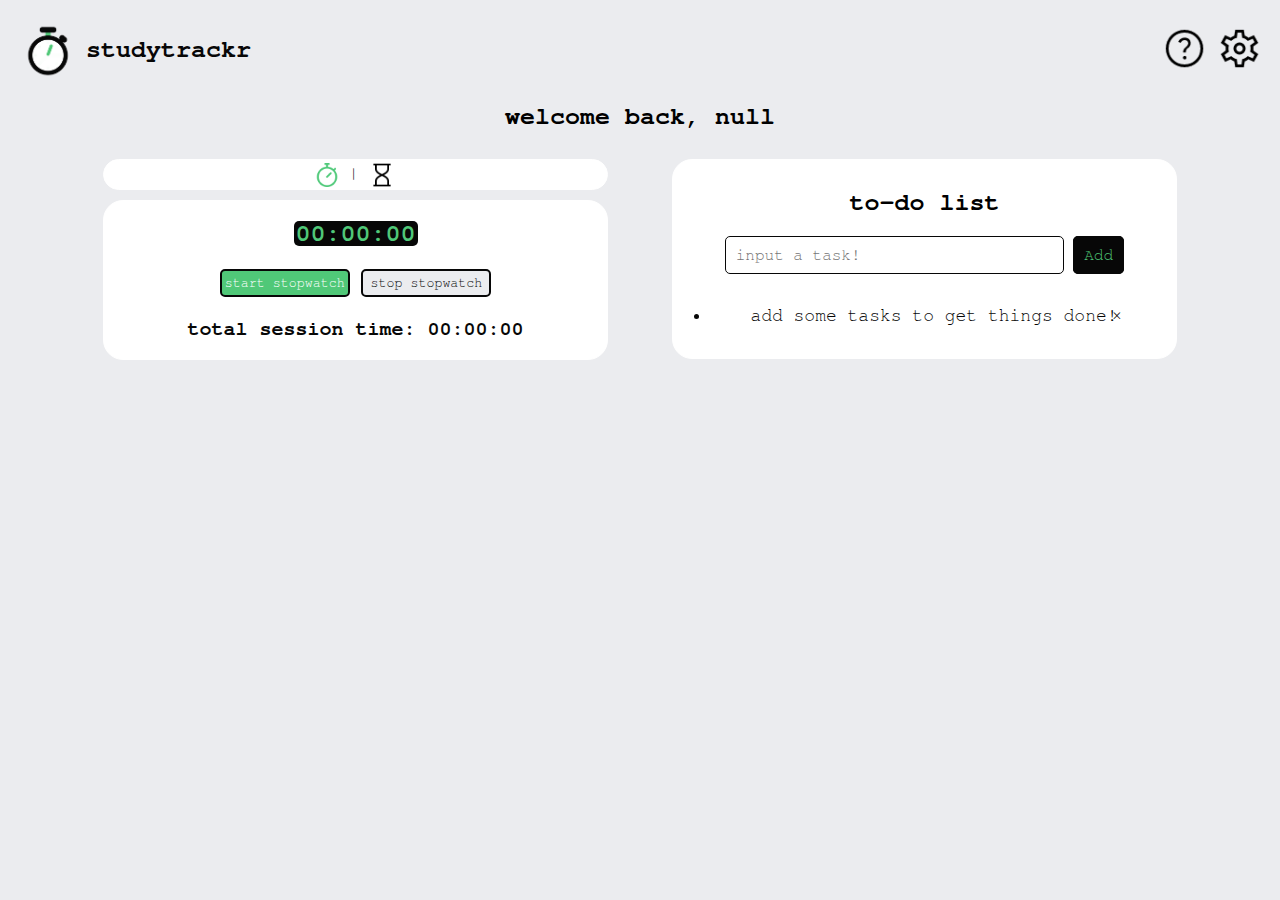
==== index.html @ 2e36bca6 "a" ====
<!DOCTYPE HTML>
<html>
<!--website information and stuff-->
<head>
  <title>StudyTrackr | Track time and boost productivity!</title>
  <link rel="stylesheet" href="styles.css">
  <link rel="icon" href="res/stfavicon.png">
</head>

<!--logo, title, header-->
<div style="
  padding: 0px 0px 0px 0px;
  margin:auto;
  width: 100%;
  color: #070707;
  "class="wrapper">
<h2>
  <a class="imagelink" onclick="location.reload()">
    <img src="res/stlogo.png" width="78" height="62" style="
    vertical-align: middle;
    padding-left: 10px;
    padding-right: 8px;
    padding-bottom: 2px;
    cursor: pointer;
    "><span style = "cursor: pointer; color: #070707;">studytrackr</span>
  </a>
  <img id="settingsimagelink" src="res/settingsicon.png" width="55" height="50" style="
  cursor: pointer;
  float: right;
  vertical-align: text-bottom;
  padding-top: 5px;
  padding-right: 10px;">
  <img id="helpbtn" src="res/helpicon.png" width="55" height="50" style="
  cursor: pointer;
  float: right;
  vertical-align: text-bottom;
  padding-top: 5px;
  padding-right: 10px;">
</h2>
</div>

<!--Help Modal-->
<div id="helpModal" class="modal">
  <!--content-->
  <div class="modal-content">
    <span><h2>studytrackr - help</h2></span>
    <span><img src="res/stopwatchbuttonclicked.png" width="16" height="17" style="vertical-align: text-bottom; padding-bottom: 1px"> The <b>stopwatch mode</b>, denoted by this button, allows you to measure how long something takes, keeping you productive by making sure you aren't spending too long to complete tasks.</span>
    <br><br>
    <span><img src="res/timerbuttonclicked.png" width="16" height="17" style="vertical-align: text-bottom; padding-bottom: 1px;"> The <b>timer mode</b>, denoted by this button, allows you to set a specific amount of minutes to give you a guideline of how long you want a certain task to take.</span>
    <br>
    <p>In both modes, your time saves in the "total session time" counter. While the counter will reset after you've left the browser, your statistics will save over time and are viewable in the statistics page denoted by this logo.</p>
    <p style="color: #888;">Click outside to exit this window</p>
  </div>
</div>
<!--Settings Modal-->
<div id="settingsModal" class="modal">
  <div class="modal-content">
    <h2>studytrackr - settings</h2>
    <strong id="usernamedisplayer">Username:</strong><br>
    <span><input type="text" class="settingsinput" id="username" placeholder="enter your name here!" style="margin-top: 10px;">  <button class="settingsbutton" id="updateusername">Update</button></span>
    <p style="color: #888;">Click outside to exit this window</p>
  </div>
</div>


<h2 id="welcomemessage" style="text-align: center; margin-bottom: 30px;">welcome back, </h2>

<div id="BIGGESTDIV">
<div id="BIGDIV1" style="float: left; width: 50%;">
<div id="subdivtimer" style="width: 100%; margin: auto; margin-left: 5%;">
<!--mode switching buttons-->
<div class="modeswitch" style="cursor: default;">
  <a class="imagelinks" onclick="openTab(event, 'sw')">
    <img id="stopwatchimagelink" src="res/stopwatchbuttonclicked.png" width="24" height="26" style="
    cursor: pointer;
    padding-top: 2px;
    vertical-align: middle;">
  </a>
  <span>|</span>
  <a class="imagelinks" onclick="openTab(event,'tmr')">
    <img id="timerimagelink" src="res/timerbutton.png" width="28" height="29" style="
    cursor: pointer;
    padding-top: 1px;
    vertical-align: middle;">
  </a>
</div>

<!--body header-->
<div id="stopwatchbody">
<!--stopwatch body (tab)-->
<div id = "sw" class="tabcontent">
  <div class="clockui">
    <h2><span class="clock" id="hours">00</span>:<span class="clock" id = "minutes">00</span>:<span class="clock" id="seconds">00</span></h2>
  </div>
  <div id="stopwatch buttons">
    <button class="buttonstylep" id="button-start">start stopwatch</button>
    <button class="buttonstyle1" id="button-done">stop stopwatch</button>
    <button class="buttonstyle1" id="button-reset">save and reset</button>
    <br>
  </div>
</div>
<!--timer body (tab)-->
<div id = "tmr" class="tabcontent">
  <div class="clockui">
    <h2 class="clock"><span class="clock" id="nminutes">00</span>:<span class="clock" id="nseconds">00</span></h2>
  </div>
  <div id="timerbuttons">
    <button class="buttonstyle1" id="timer-button-start">start timer</button>
    <button class="buttonstyle1" id="timer-button-stop">stop timer</button>
    <button class="buttonstyle1" id="timer-button-reset">save and reset</button>
    <button class="buttonstyle1" id="timer-button-set">set timer</button>
  </div>
</div>
<!--total (do not tab this)-->
  <h3>total session time: <span id="totalhours">00</span>:<span id="totalminutes">00</span>:<span id="totalseconds">00</span></h3>
</div>
</div>
</div>

<div id="BIGDIV2" style="width: 50%; float: right;">
<!--todolist header-->
<div id="tododiv" style="width: 80%; margin: auto; margin-right: 15%;">
<div id="myDIV" class="header">
  <h2>to-do list</h2>
  <input type="text" id="myInput" placeholder="input a task!">
  <span onclick="newElement()" class="addBtn">Add</span>
</div>
<!--todolist list-->
<ul style="width: 100%;" id="myUL">
  <li>add some tasks to get things done!</li>
</ul>
</div>
</div>
</div>

<!-- JAVASCRIPT INCOMING -->
<script src="scripts/stopwatch.js"></script>
<script src="scripts/todo.js"></script>
<script src="scripts/pages.js"></script>
<script src="scripts/help.js"></script>
<script src="scripts/settings.js"></script>
<script src="scripts/profile.js"></script>
</html>
---- styles.css ----
body {background-color: #ebecef; font-family: "Freemono", monospace;}
    h1 {font-size: 40px}
    h2 {font-size: 25px}
    h3 {font-size: 20px}
    
/* Include the padding and border in an element's total width and height */
* {
  box-sizing: border-box;
}
#tmr {
  display: none;
}
.modeswitch {
  width: 80%;
  background-color: white;
  color: #070707;
  border: solid 1px white;
  text-align: center;
  margin: auto;
  margin-bottom: 10px;
  -moz-border-radius: 20px;
  -webkit-border-radius: 20px;
  border-radius: 20px; 
  -khtml-border-radius: 20px;
}
.modeswitch button{
  background-color: inherit;
}
.modeswitch button.active{
  background-color: #ccc;
}

#stopwatchbody {
  width: 80%;
  background-color: white;
  color: #070707;
  border: solid 1px white;
  text-align: center;
  margin: auto;
  -moz-border-radius: 20px;
  -webkit-border-radius: 20px;
  border-radius: 20px; 
  -khtml-border-radius: 20px;
}

.clockui {
  background-color: #070707; 
  color: #50C878; 
  width: 124px; 
  margin: auto; 
  border-radius: 5px;
}

.clock {
    color: #50C878;
}

#button-reset {
    display: none;
}

#timer-button-start {
    display: none;
}
#timer-button-reset {
    display: none;
}
#timer-button-stop {
    display: none;
}

#tododiv {
  background-color: white;
  border: solid 1px white;
  -moz-border-radius: 20px;
  -webkit-border-radius: 20px;
  border-radius: 20px; 
  -khtml-border-radius: 20px;
  padding-bottom: 21px;
}

/* Remove margins and padding from the list */
ul {
  margin: 0;
  padding: 0;
}

/* Style the list items */
ul li {
  cursor: pointer;
  position: relative;
  padding: 12px 8px 12px 40px;
  font-size: 18px;
  transition: 0.2s;
  width: 85%;
  margin: auto;
  color: #070707;

  /* make the list items unselectable */
  -webkit-user-select: none;
  -moz-user-select: none;
  -ms-user-select: none;
  user-select: none;
}

/* Darker background-color on hover */
ul li:hover {
  background: #cccdcf;
  color: #070707;
}

/* When clicked on, add a background color and strike out text */
ul li.checked {
  background: #50C878;
  color: #fff;
  text-decoration: line-through;
}

/* Add a "checked" mark when clicked on */
ul li.checked::before {
  content: '';
  position: absolute;
  border-color: #fff;
  border-style: solid;
  border-width: 0 2px 2px 0;
  top: 10px;
  left: 16px;
  transform: rotate(45deg);
  height: 15px;
  width: 7px;
}

/* Style the close button */
.close {
  position: absolute;
  right: 0;
  top: 0;
  padding: 12px 16px 12px 16px;
}

.close:hover {
  background-color: #f44336;
  color: white;
}

/* Style the header */
.header {
  padding: 10px 40px;
  padding-bottom: 21px;
  color: 070707;
  text-align: center;
  margin: auto;
}

/* Clear floats after the header */
.header:after {
  content: "";
  display: table;
  clear: both;
}

/* Style the input */
input {
  font-family: FreeMono, monospace;
  margin: 0;
  border: solid 1px #070707;
  border-radius: 5px;
  width: 80%;
  padding: 10px;
  float: center;
  font-size: 16px;
}

/* Style the "Add" button */
.addBtn {
  padding: 10px;
  width: 15%;
  background: #070707;
  color: #50C878;
  float: center;
  text-align: center;
  font-size: 16px;
  cursor: pointer;
  transition: 0.3s;
  border: solid 1px #070707;
  border-radius: 5px;
}

.addBtn:hover {
  background-color: #50C878;
  border: solid 1px #50C878;
  color: #fff;
  border: solid 1px #50c878;
}

.buttonstylep {
font-family: FreeMono, monospace;
-moz-border-radius: 5px;
-webkit-border-radius: 5px;
border-radius: 5px; 
-khtml-border-radius: 5px; 
background:#50C878;
color: white;
border: solid 2px #070707;
text-decoration:none;
text-align: center;
cursor:pointer;
padding:5px 0px;
width:130px;
margin: 2px 1px 2px 1px;
 outline: none;
}
.buttonstylep:hover{
	-webkit-transition: all 0.2s ease-in-out;
  -moz-transition: all 0.2s ease-in-out;
  transition: all 0.2s ease-in-out;
	background:#28a050;
	border: solid 2px #070707;
	color:white;
}

.buttonstyle1 {
font-family: FreeMono, monospace;
-moz-border-radius: 5px;
-webkit-border-radius: 5px;
border-radius: 5px; 
-khtml-border-radius: 5px; 
background:#ebecef;
color: #070707;
border: solid 2px #070707;
text-decoration:none;
text-align: center;
cursor:pointer;
padding:5px 0px;
width:130px;
margin: 2px 1px 2px 1px;
 outline: none;
}
.buttonstyle1:hover{
	-webkit-transition: all 0.2s ease-in-out;
      -moz-transition: all 0.2s ease-in-out;
      transition: all 0.2s ease-in-out;
	background:#cccdcf;
	border: solid 2px #070707;
	color:#070707;
}


.imagelink{
  text-decoration: none;
}

.tabcontent {
  animation: fadeEffect 1s;
}
@keyframes fadeEffect {
  from {
    opacity: 0;
  }
  to {
    opacity: 1;
  }
}
/*modal background*/
.modal {
  display: none;
  position: fixed;
  z-index: 1;
  left: 0;
  top: 0;
  width: 100%; 
  height: 100%;
  overflow: auto; 
  background-color: rgb(0,0,0); 
  background-color: rgba(0,0,0,0.4);
  animation: fadeEffect 0.3s;
}

/*modal content*/
.modal-content {
  background-color: #fff;
  margin: 10% auto; /* 15% from the top and centered */
  padding: 20px;
  border: 1px solid #888;
  width: 45%;
  border-radius: 15px;
}

.settingsbutton {
  font-family: FreeMono, monospace;
  -moz-border-radius: 5px;
  -webkit-border-radius: 5px;
  border-radius: 5px; 
  -khtml-border-radius: 5px; 
  background:#ebecef;
  color: #070707;
  border: solid 2px #070707;
  text-decoration:none;
  text-align: center;
  cursor:pointer;
  padding:5px 0px;
  width:80px;
  margin: 2px 1px 2px 1px;
   outline: none;
} .settingsbutton:hover{
  -webkit-transition: all 0.2s ease-in-out;
        -moz-transition: all 0.2s ease-in-out;
        transition: all 0.2s ease-in-out;
    background:#cccdcf;
    border: solid 2px #070707;
    color:#070707;
}
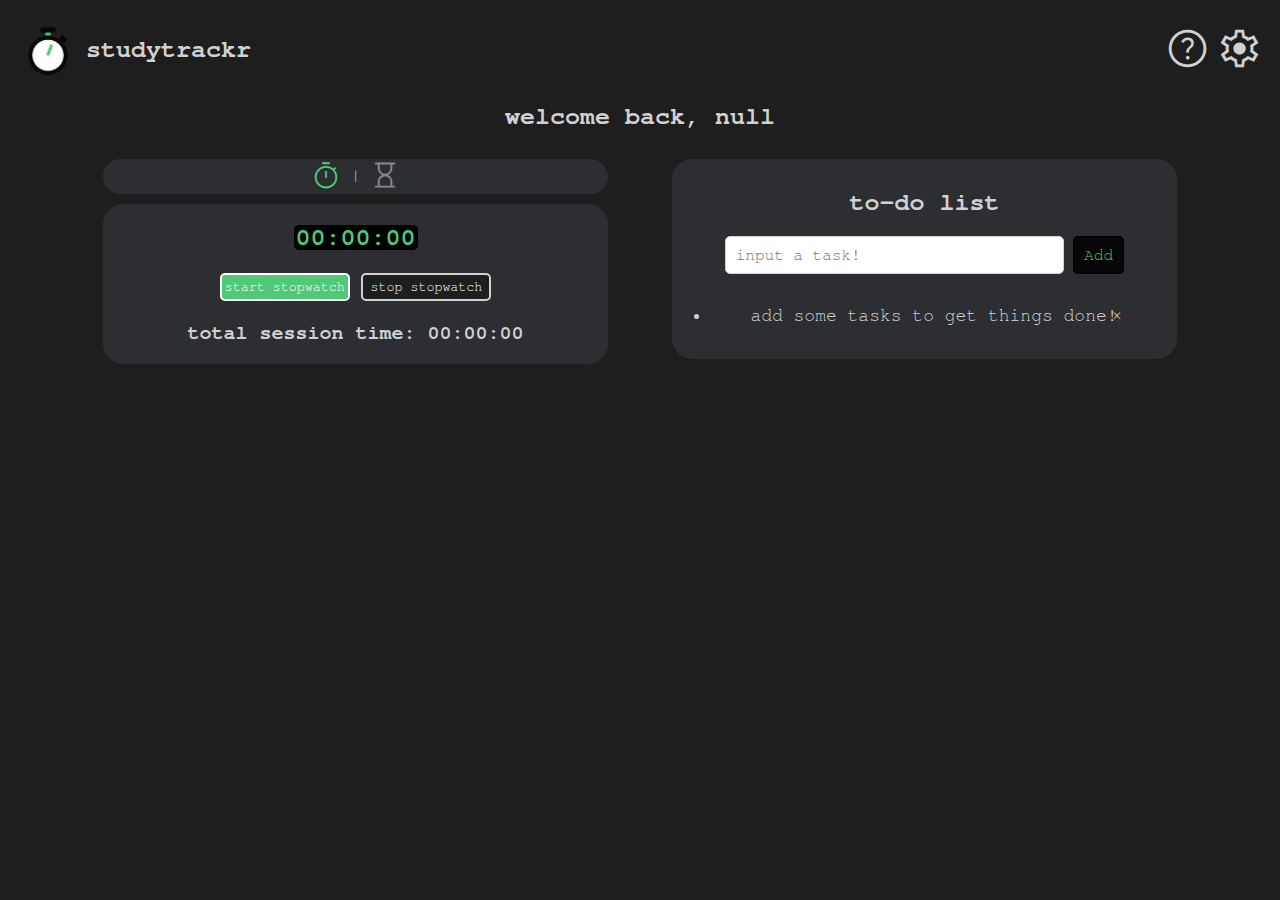
==== commit d99577af: "Added light and dark mode" ====
--- a/index.html
+++ b/index.html
@@ -4,6 +4,7 @@
 <head>
   <title>StudyTrackr | Track time and boost productivity!</title>
   <link rel="stylesheet" href="styles.css">
+  <link rel="stylesheet" href="https://fonts.googleapis.com/css2?family=Material+Symbols+Outlined:opsz,wght,FILL,GRAD@20..48,100..700,0..1,-50..200" />
   <link rel="icon" href="res/stfavicon.png">
 </head>
 
@@ -12,9 +13,8 @@
   padding: 0px 0px 0px 0px;
   margin:auto;
   width: 100%;
-  color: #070707;
-  "class="wrapper">
-<h2>
+  " class="navbar">
+<h2> 
   <a class="imagelink" onclick="location.reload()">
     <img src="res/stlogo.png" width="78" height="62" style="
     vertical-align: middle;
@@ -22,20 +22,10 @@
     padding-right: 8px;
     padding-bottom: 2px;
     cursor: pointer;
-    "><span style = "cursor: pointer; color: #070707;">studytrackr</span>
+    "><span class="navbar" style = "cursor: pointer;">studytrackr</span>
   </a>
-  <img id="settingsimagelink" src="res/settingsicon.png" width="55" height="50" style="
-  cursor: pointer;
-  float: right;
-  vertical-align: text-bottom;
-  padding-top: 5px;
-  padding-right: 10px;">
-  <img id="helpbtn" src="res/helpicon.png" width="55" height="50" style="
-  cursor: pointer;
-  float: right;
-  vertical-align: text-bottom;
-  padding-top: 5px;
-  padding-right: 10px;">
+  <i class="material-symbols-outlined" id="settingsimagelink" style="font-size: 45px; cursor: pointer; float: right; vertical-align: text-bottom; margin-right: 10px; margin-top: 5px;">settings</i>
+  <i class="material-symbols-outlined" id="helpbtn" style="font-size: 45px; cursor: pointer; float: right; vertical-align: text-bottom; margin-right: 7px; margin-top: 5px;">help</i>
 </h2>
 </div>
 
@@ -58,10 +48,16 @@
     <h2>studytrackr - settings</h2>
     <strong id="usernamedisplayer">Username:</strong><br>
     <span><input type="text" class="settingsinput" id="username" placeholder="enter your name here!" style="margin-top: 10px;">  <button class="settingsbutton" id="updateusername">Update</button></span>
+    <br>
+    <br>
+    <strong>Appearance:</strong><br>
+    <select id="lightdarktoggle" name="lightordark">
+      <option value="Light">Light</option>
+      <option value="Dark">Dark</option>
+    </select>
     <p style="color: #888;">Click outside to exit this window</p>
   </div>
 </div>
-
 
 <h2 id="welcomemessage" style="text-align: center; margin-bottom: 30px;">welcome back, </h2>
 
@@ -71,17 +67,11 @@
 <!--mode switching buttons-->
 <div class="modeswitch" style="cursor: default;">
   <a class="imagelinks" onclick="openTab(event, 'sw')">
-    <img id="stopwatchimagelink" src="res/stopwatchbuttonclicked.png" width="24" height="26" style="
-    cursor: pointer;
-    padding-top: 2px;
-    vertical-align: middle;">
+    <i class="material-symbols-outlined" id="stopwatchimagelink" style="color: #50C878; font-size: 30px; cursor: pointer; vertical-align: middle; margin-bottom: 1px;">timer</i>
   </a>
   <span>|</span>
   <a class="imagelinks" onclick="openTab(event,'tmr')">
-    <img id="timerimagelink" src="res/timerbutton.png" width="28" height="29" style="
-    cursor: pointer;
-    padding-top: 1px;
-    vertical-align: middle;">
+    <i class="material-symbols-outlined" id="timerimagelink" style="color: #888; font-size: 30px; cursor: pointer; vertical-align: middle; margin-bottom: 3px;">hourglass_empty</i>
   </a>
 </div>
 
@@ -90,12 +80,11 @@
 <!--stopwatch body (tab)-->
 <div id = "sw" class="tabcontent">
   <div class="clockui">
-    <h2><span class="clock" id="hours">00</span>:<span class="clock" id = "minutes">00</span>:<span class="clock" id="seconds">00</span></h2>
+    <h2 class="clock"><span class="clock" id="hours">00</span>:<span class="clock" id = "minutes">00</span>:<span class="clock" id="seconds">00</span></h2>
   </div>
   <div id="stopwatch buttons">
     <button class="buttonstylep" id="button-start">start stopwatch</button>
     <button class="buttonstyle1" id="button-done">stop stopwatch</button>
-    <button class="buttonstyle1" id="button-reset">save and reset</button>
     <br>
   </div>
 </div>
@@ -105,9 +94,8 @@
     <h2 class="clock"><span class="clock" id="nminutes">00</span>:<span class="clock" id="nseconds">00</span></h2>
   </div>
   <div id="timerbuttons">
-    <button class="buttonstyle1" id="timer-button-start">start timer</button>
+    <button class="buttonstylep" id="timer-button-start">start timer</button>
     <button class="buttonstyle1" id="timer-button-stop">stop timer</button>
-    <button class="buttonstyle1" id="timer-button-reset">save and reset</button>
     <button class="buttonstyle1" id="timer-button-set">set timer</button>
   </div>
 </div>
@@ -140,4 +128,5 @@
 <script src="scripts/help.js"></script>
 <script src="scripts/settings.js"></script>
 <script src="scripts/profile.js"></script>
+<script src="scripts/lightdark.js"></script> 
 </html>--- a/styles.css
+++ b/styles.css
@@ -1,7 +1,17 @@
-body {background-color: #ebecef; font-family: "Freemono", monospace;}
-    h1 {font-size: 40px}
-    h2 {font-size: 25px}
-    h3 {font-size: 20px}
+:root {
+  --primarybackgroundcolor: #ebecef;
+  --secondarybackgroundcolor: #fff;
+  --primaryaccentcolor: #50C878;
+  --textcolor: #070707;
+  --othertextcolor: #fff;
+  --otherothertextcolor: #070707;
+  --hoveraccentcolor: #cccdcf;
+}
+
+body {background-color: var(--primarybackgroundcolor); font-family: "Freemono", monospace; color: var(--textcolor);}
+    h1 {font-size: 40px; color: var(--textcolor)}
+    h2 {font-size: 25px; color: var(--textcolor)}
+    h3 {font-size: 20px; color: var(--textcolor)}
     
 /* Include the padding and border in an element's total width and height */
 * {
@@ -10,11 +20,24 @@
 #tmr {
   display: none;
 }
+
+.navbar {
+  color: var(--textcolor);
+}
+
+.material-symbols-outlined {
+  font-variation-settings:
+  'FILL' 0,
+  'wght' 400,
+  'GRAD' 0,
+  'opsz' 48
+}
+
 .modeswitch {
   width: 80%;
-  background-color: white;
-  color: #070707;
-  border: solid 1px white;
+  background-color: var(--secondarybackgroundcolor);
+  color: var(--textcolor);
+  border: solid 1px var(--secondarybackgroundcolor);
   text-align: center;
   margin: auto;
   margin-bottom: 10px;
@@ -27,14 +50,14 @@
   background-color: inherit;
 }
 .modeswitch button.active{
-  background-color: #ccc;
+  background-color: var(--hoveraccentcolor);
 }
 
 #stopwatchbody {
   width: 80%;
-  background-color: white;
-  color: #070707;
-  border: solid 1px white;
+  background-color: var(--secondarybackgroundcolor);
+  color: var(--textcolor);
+  border: solid 1px var(--secondarybackgroundcolor);
   text-align: center;
   margin: auto;
   -moz-border-radius: 20px;
@@ -44,15 +67,15 @@
 }
 
 .clockui {
-  background-color: #070707; 
-  color: #50C878; 
+  background-color: #000; 
+  color: var(--primaryaccentcolor); 
   width: 124px; 
   margin: auto; 
   border-radius: 5px;
 }
 
 .clock {
-    color: #50C878;
+    color: var(--primaryaccentcolor);
 }
 
 #button-reset {
@@ -70,8 +93,8 @@
 }
 
 #tododiv {
-  background-color: white;
-  border: solid 1px white;
+  background-color: var(--secondarybackgroundcolor);
+  border: solid 1px var(--secondarybackgroundcolor);
   -moz-border-radius: 20px;
   -webkit-border-radius: 20px;
   border-radius: 20px; 
@@ -94,7 +117,7 @@
   transition: 0.2s;
   width: 85%;
   margin: auto;
-  color: #070707;
+  color: var(--textcolor);
 
   /* make the list items unselectable */
   -webkit-user-select: none;
@@ -105,14 +128,14 @@
 
 /* Darker background-color on hover */
 ul li:hover {
-  background: #cccdcf;
-  color: #070707;
+  background: var(--hoveraccentcolor);
+  color: var(--textcolor);
 }
 
 /* When clicked on, add a background color and strike out text */
 ul li.checked {
-  background: #50C878;
-  color: #fff;
+  background: var(--primaryaccentcolor);
+  color: var(--othertextcolor);
   text-decoration: line-through;
 }
 
@@ -120,7 +143,7 @@
 ul li.checked::before {
   content: '';
   position: absolute;
-  border-color: #fff;
+  border-color: var(--secondarybackgroundcolor);
   border-style: solid;
   border-width: 0 2px 2px 0;
   top: 10px;
@@ -140,7 +163,7 @@
 
 .close:hover {
   background-color: #f44336;
-  color: white;
+  color: var(--othertextcolor);
 }
 
 /* Style the header */
@@ -163,7 +186,7 @@
 input {
   font-family: FreeMono, monospace;
   margin: 0;
-  border: solid 1px #070707;
+  border: solid 1px var(--textcolor);
   border-radius: 5px;
   width: 80%;
   padding: 10px;
@@ -176,21 +199,21 @@
   padding: 10px;
   width: 15%;
   background: #070707;
-  color: #50C878;
+  color: var(--primaryaccentcolor);
   float: center;
   text-align: center;
   font-size: 16px;
   cursor: pointer;
   transition: 0.3s;
-  border: solid 1px #070707;
+  border: solid 1px black;
   border-radius: 5px;
 }
 
 .addBtn:hover {
-  background-color: #50C878;
-  border: solid 1px #50C878;
-  color: #fff;
-  border: solid 1px #50c878;
+  background-color: var(--primaryaccentcolor);
+  border: solid 1px var(--primaryaccentcolor);
+  color: var(--othertextcolor);
+  border: solid 1px var(--primaryaccentcolor);
 }
 
 .buttonstylep {
@@ -199,9 +222,9 @@
 -webkit-border-radius: 5px;
 border-radius: 5px; 
 -khtml-border-radius: 5px; 
-background:#50C878;
-color: white;
-border: solid 2px #070707;
+background:var(--primaryaccentcolor);
+color: var(--othertextcolor);
+border: solid 2px var(--otherothertextcolor);
 text-decoration:none;
 text-align: center;
 cursor:pointer;
@@ -215,8 +238,8 @@
   -moz-transition: all 0.2s ease-in-out;
   transition: all 0.2s ease-in-out;
 	background:#28a050;
-	border: solid 2px #070707;
-	color:white;
+	border: solid 2px var(--textcolor);
+	color:var(--othertextcolor);
 }
 
 .buttonstyle1 {
@@ -225,24 +248,24 @@
 -webkit-border-radius: 5px;
 border-radius: 5px; 
 -khtml-border-radius: 5px; 
-background:#ebecef;
-color: #070707;
-border: solid 2px #070707;
+background: var(--primarybackgroundcolor);
+color: var(--otherothertextcolor);
+border: solid 2px var(--textcolor);
 text-decoration:none;
 text-align: center;
 cursor:pointer;
 padding:5px 0px;
 width:130px;
 margin: 2px 1px 2px 1px;
- outline: none;
+outline: none;
 }
 .buttonstyle1:hover{
 	-webkit-transition: all 0.2s ease-in-out;
       -moz-transition: all 0.2s ease-in-out;
       transition: all 0.2s ease-in-out;
-	background:#cccdcf;
-	border: solid 2px #070707;
-	color:#070707;
+	background: var(--hoveraccentcolor);
+	border: solid 2px var(--textcolor);
+	color: var(--otherothertextcolor);
 }
 
 
@@ -250,8 +273,11 @@
   text-decoration: none;
 }
 
+#BIGGESTDIV {
+  animation: fadeEffect 1s;
+}
 .tabcontent {
-  animation: fadeEffect 1s;
+  animation: fadeEffect 0.5s;
 }
 @keyframes fadeEffect {
   from {
@@ -278,10 +304,10 @@
 
 /*modal content*/
 .modal-content {
-  background-color: #fff;
+  background-color: var(--secondarybackgroundcolor);
   margin: 10% auto; /* 15% from the top and centered */
   padding: 20px;
-  border: 1px solid #888;
+  border: 1px solid var(--primarybackgroundcolor);
   width: 45%;
   border-radius: 15px;
 }
@@ -292,9 +318,9 @@
   -webkit-border-radius: 5px;
   border-radius: 5px; 
   -khtml-border-radius: 5px; 
-  background:#ebecef;
-  color: #070707;
-  border: solid 2px #070707;
+  background: var(--primarybackgroundcolor);
+  color: var(--textcolor);
+  border: solid 2px var(--textcolor);
   text-decoration:none;
   text-align: center;
   cursor:pointer;
@@ -306,7 +332,17 @@
   -webkit-transition: all 0.2s ease-in-out;
         -moz-transition: all 0.2s ease-in-out;
         transition: all 0.2s ease-in-out;
-    background:#cccdcf;
-    border: solid 2px #070707;
-    color:#070707;
+    background: var(--hoveraccentcolor);
+    border: solid 2px var(--textcolor);
+    color:var(--textcolor);
+}
+
+#lightdarktoggle {
+  margin-top: 10px;
+  padding: 5px 5px 5px 5px;
+  font-family: FreeMono, monospace;
+  font-size: 12pt;
+  text-align: left;
+  border-radius: 5px;
+  border: solid 1px var(--textcolor);
 }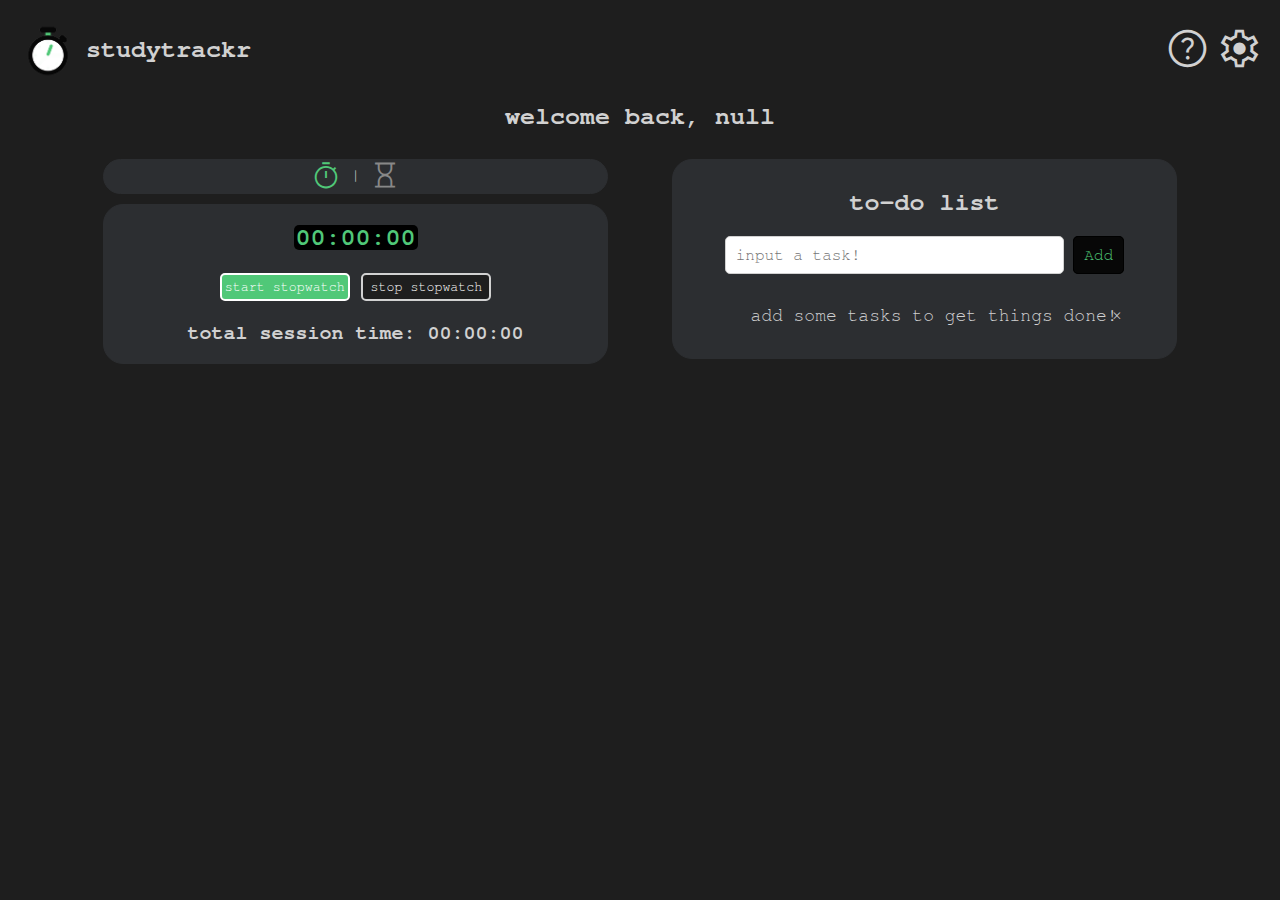
==== commit a5e32002: "Added local storage saving todo list" ====
--- a/index.html
+++ b/index.html
@@ -58,7 +58,6 @@
     <p style="color: #888;">Click outside to exit this window</p>
   </div>
 </div>
-
 <h2 id="welcomemessage" style="text-align: center; margin-bottom: 30px;">welcome back, </h2>
 
 <div id="BIGGESTDIV">
@@ -108,6 +107,7 @@
 <div id="BIGDIV2" style="width: 50%; float: right;">
 <!--todolist header-->
 <div id="tododiv" style="width: 80%; margin: auto; margin-right: 15%;">
+  
 <div id="myDIV" class="header">
   <h2>to-do list</h2>
   <input type="text" id="myInput" placeholder="input a task!">
@@ -117,6 +117,7 @@
 <ul style="width: 100%;" id="myUL">
   <li>add some tasks to get things done!</li>
 </ul>
+
 </div>
 </div>
 </div>
--- a/styles.css
+++ b/styles.css
@@ -12,6 +12,7 @@
     h1 {font-size: 40px; color: var(--textcolor)}
     h2 {font-size: 25px; color: var(--textcolor)}
     h3 {font-size: 20px; color: var(--textcolor)}
+    button {font-family: "Freemono", monospace;}
     
 /* Include the padding and border in an element's total width and height */
 * {
@@ -106,6 +107,7 @@
 ul {
   margin: 0;
   padding: 0;
+  list-style: none;
 }
 
 /* Style the list items */
@@ -128,7 +130,7 @@
 
 /* Darker background-color on hover */
 ul li:hover {
-  background: var(--hoveraccentcolor);
+  background: var(--primarybackgroundcolor);
   color: var(--textcolor);
 }
 
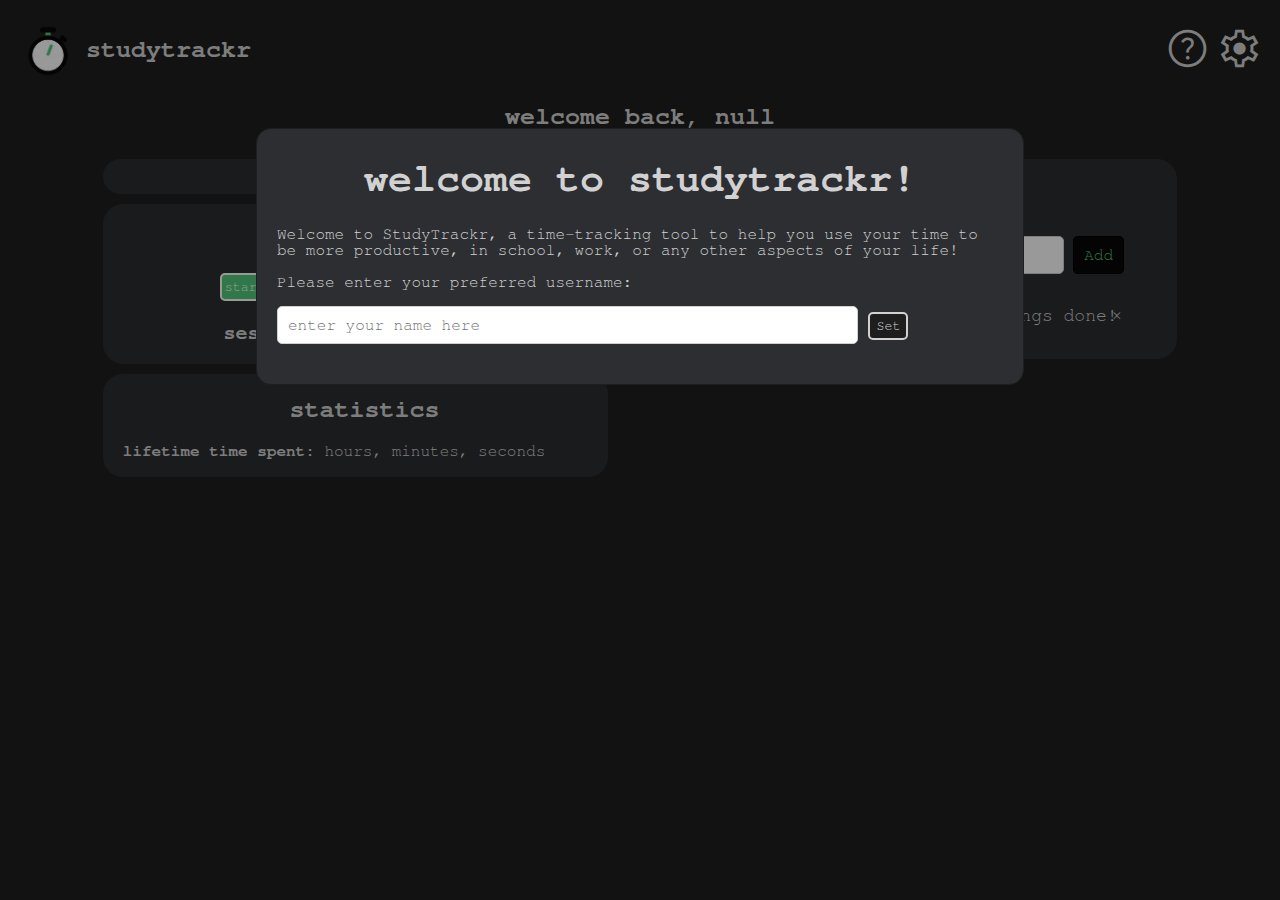
==== commit e9d53293: "a" ====
--- a/index.html
+++ b/index.html
@@ -29,6 +29,16 @@
 </h2>
 </div>
 
+<!--Onboarding Modal-->
+<div id="onboardingModal" class="modal">
+  <!--content-->
+  <div class="modal-content" style="width: 60%;">
+    <center><h1 style="margin-top: 10px;">welcome to studytrackr!</h1></center>
+    <p>Welcome to StudyTrackr, a time-tracking tool to help you use your time to be more productive, in school, work, or any other aspects of your life!</p>
+    <p>Please enter your preferred username: </p>
+    <span><input type="text" class="settingsinput" id="onboardname" placeholder="enter your name here" style="margin-bottom: 20px;">  <button class="settingsbutton" id="setusername" style="width: 40px">Set</button></span>
+  </div>
+</div>
 <!--Help Modal-->
 <div id="helpModal" class="modal">
   <!--content-->
@@ -99,7 +109,11 @@
   </div>
 </div>
 <!--total (do not tab this)-->
-  <h3>total session time: <span id="totalhours">00</span>:<span id="totalminutes">00</span>:<span id="totalseconds">00</span></h3>
+<h3>session time: <span id="totalhours">00</span>:<span id="totalminutes">00</span>:<span id="totalseconds">00</span></h3>
+</div>
+<div id="statsdiv">
+  <h2 style="text-align: center;">statistics</h2>
+  <p><b>lifetime time spent:</b> <span id="lifehours">0</span> hours, <span id="lifeminutes">0</span> minutes, <span id="lifeseconds">0</span> seconds</p>
 </div>
 </div>
 </div>
@@ -130,4 +144,5 @@
 <script src="scripts/settings.js"></script>
 <script src="scripts/profile.js"></script>
 <script src="scripts/lightdark.js"></script> 
+<script src="scripts/goal.js"></script>
 </html>--- a/styles.css
+++ b/styles.css
@@ -347,4 +347,18 @@
   text-align: left;
   border-radius: 5px;
   border: solid 1px var(--textcolor);
+}
+
+#statsdiv {
+  padding: 2px;
+  padding-left: 20px;
+  margin: auto;
+  margin-top: 10px;
+  width: 80%;
+  -moz-border-radius: 20px;
+  -webkit-border-radius: 20px;
+  border-radius: 20px; 
+  -khtml-border-radius: 20px;
+  background-color: var(--secondarybackgroundcolor);
+  color: var(--textcolor);
 }